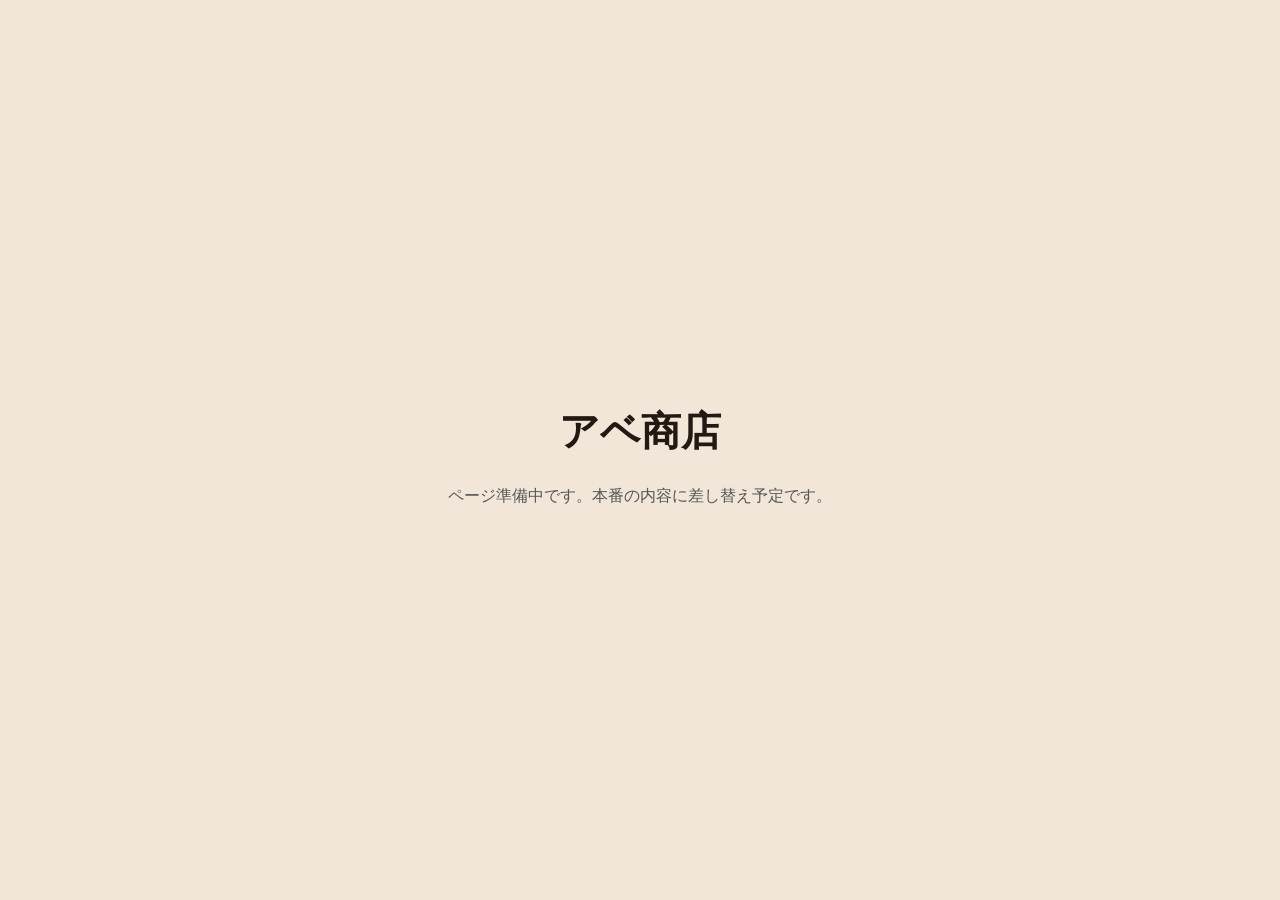
==== abeshoten/index.html @ e25abb6b "Add files via upload" ====
<!DOCTYPE html>
<html lang="ja">
<head>
<meta charset="UTF-8">
<meta name="viewport" content="width=device-width, initial-scale=1.0">
<title>アベ商店(仮)</title>
<link rel="stylesheet" href="styles.css">
</head>
<body>
<div>
  <h1>アベ商店</h1>
  <p>ページ準備中です。本番の内容に差し替え予定です。</p>
</div>
</body>
</html>
---- abeshoten/styles.css ----
body{
  font-family: sans-serif;
  background:#f1e6d8;
  color:#221913;
  display:flex;
  align-items:center;
  justify-content:center;
  height:100vh;
  margin:0;
  text-align:center;
}
h1{ font-size:2.5rem; }
p{ color:#555; }
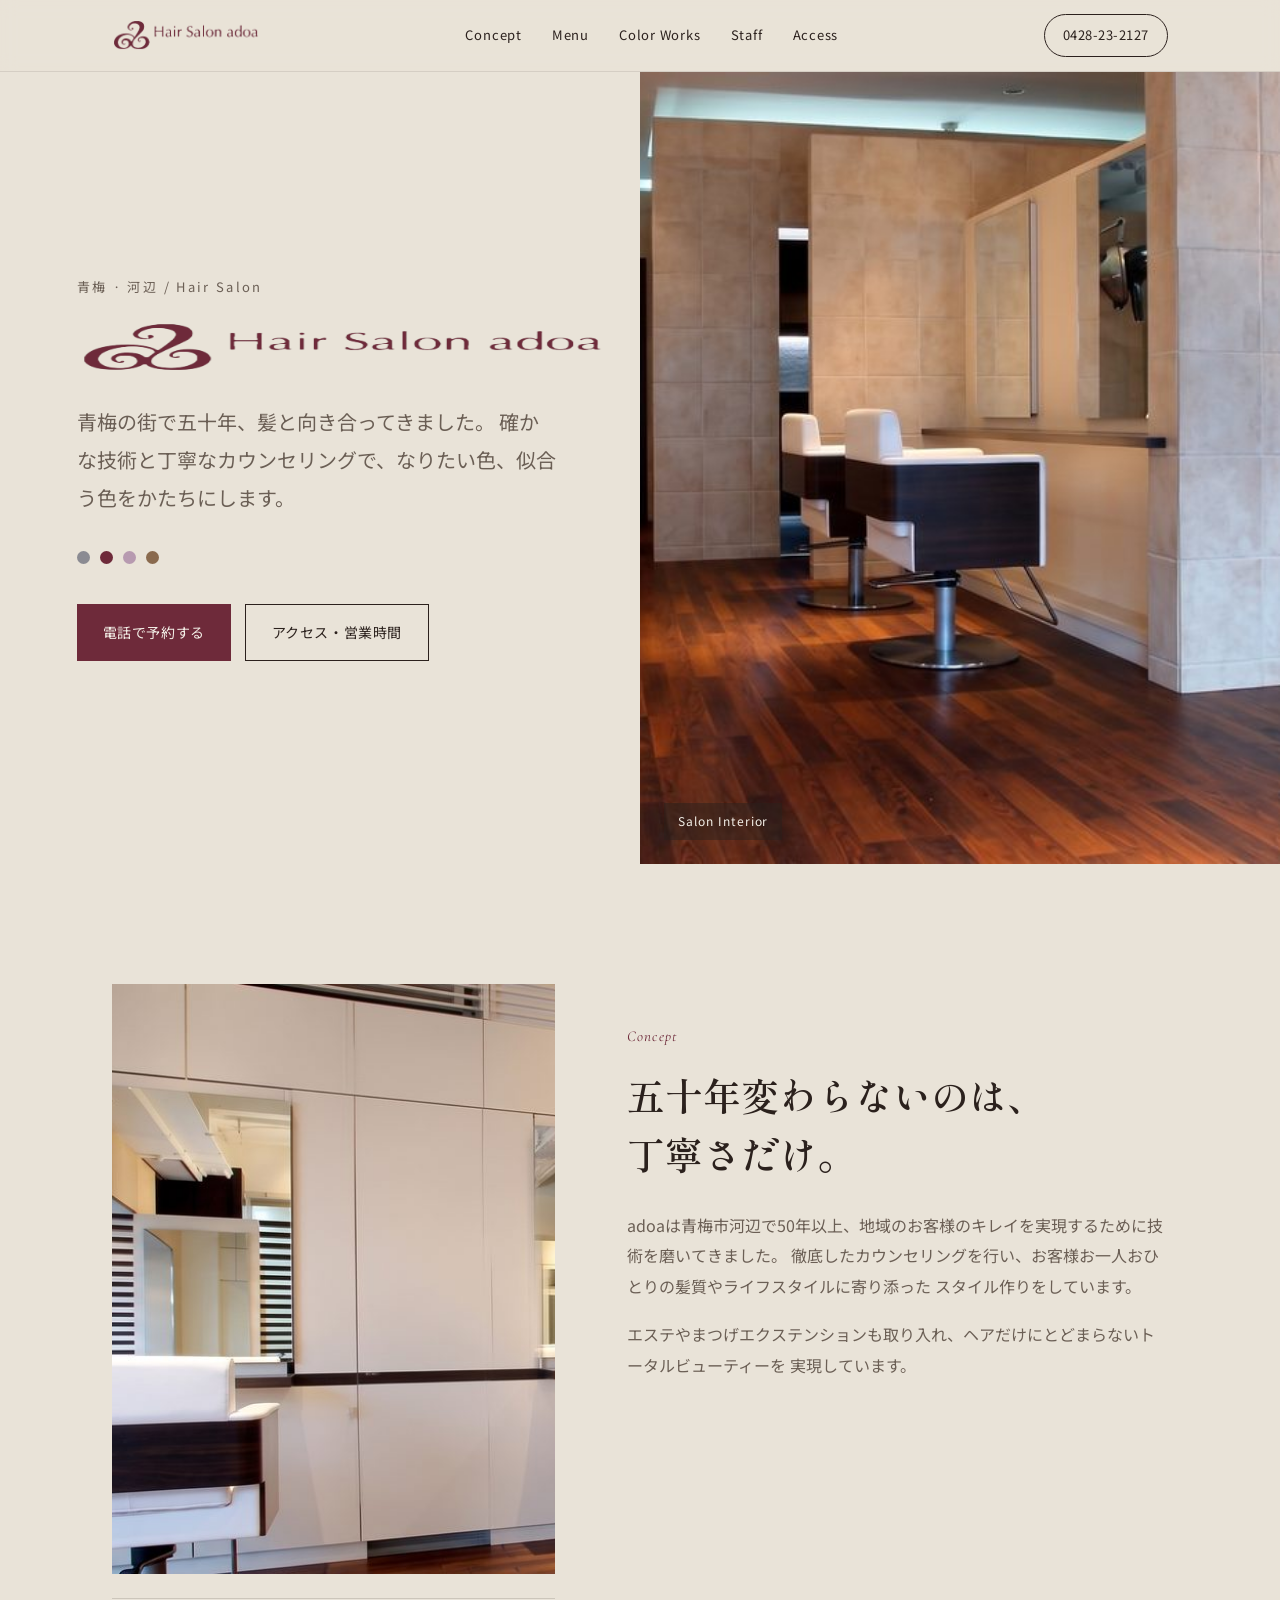
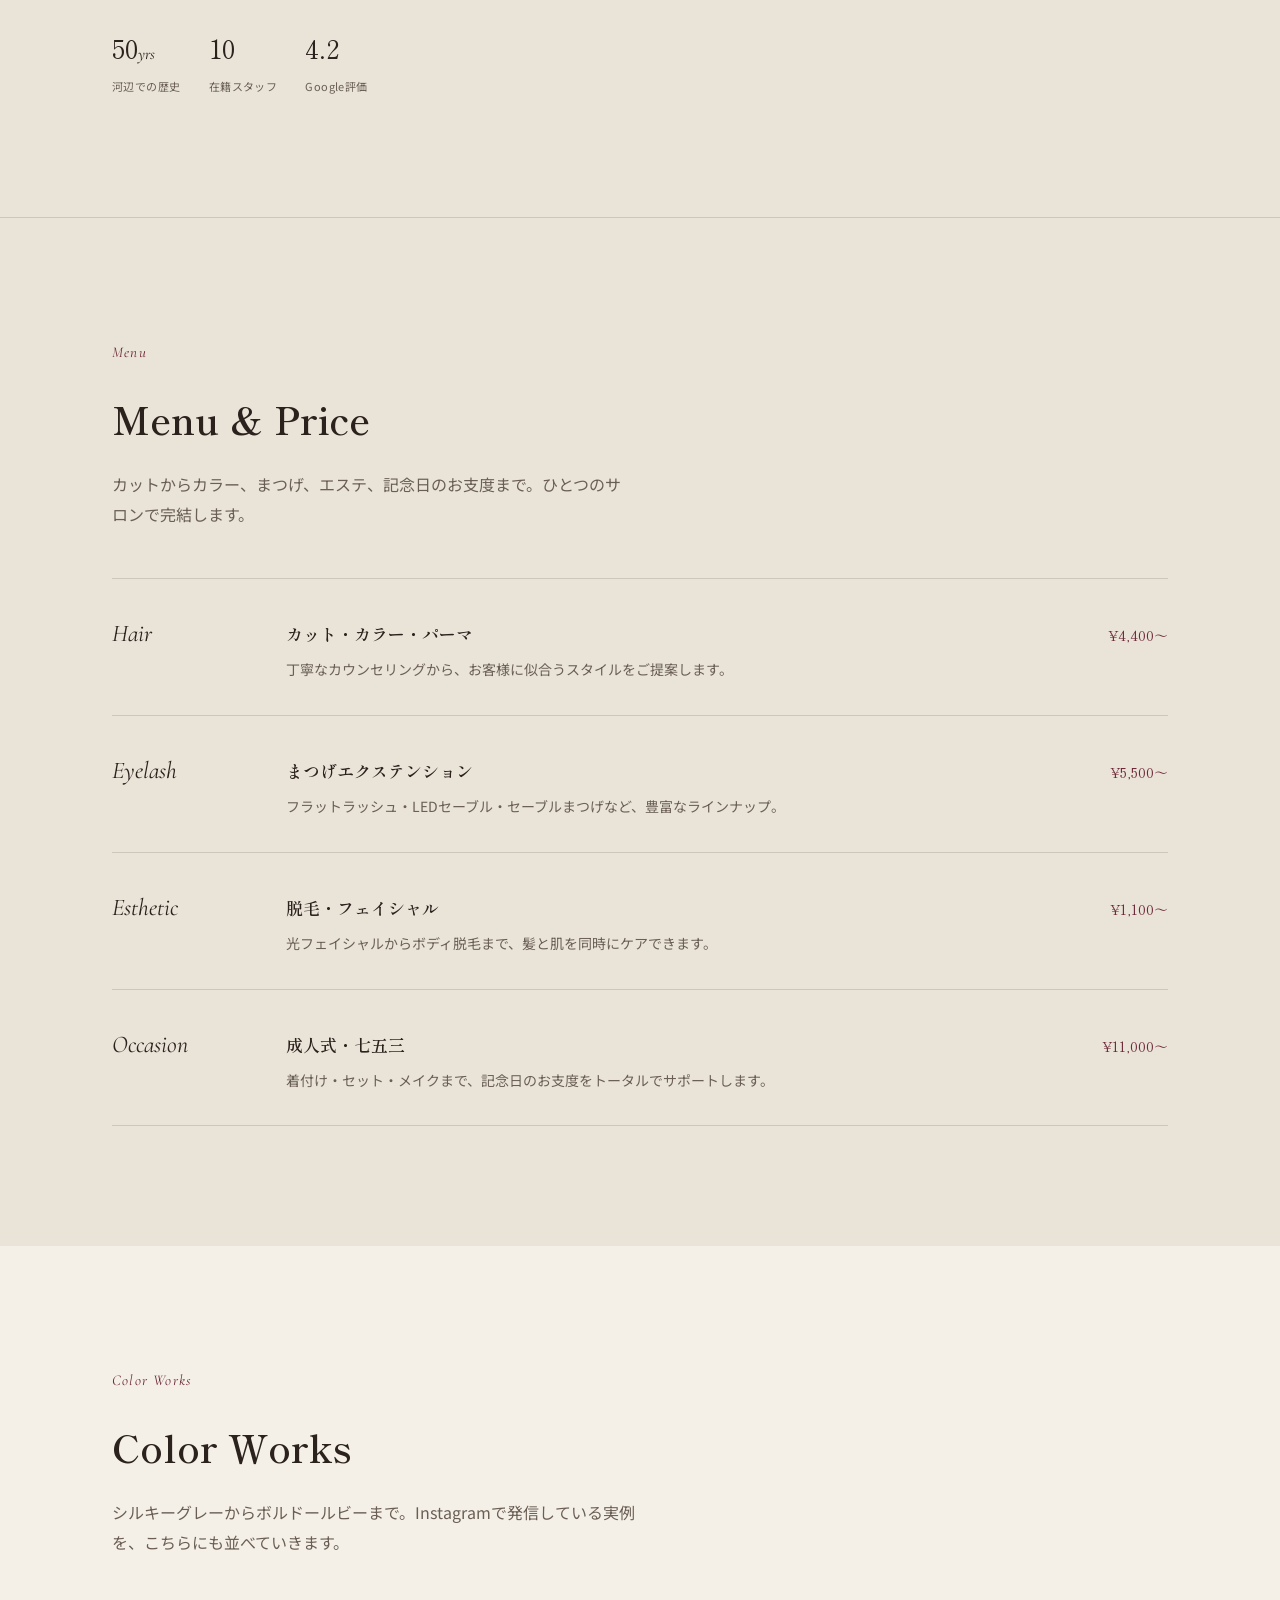
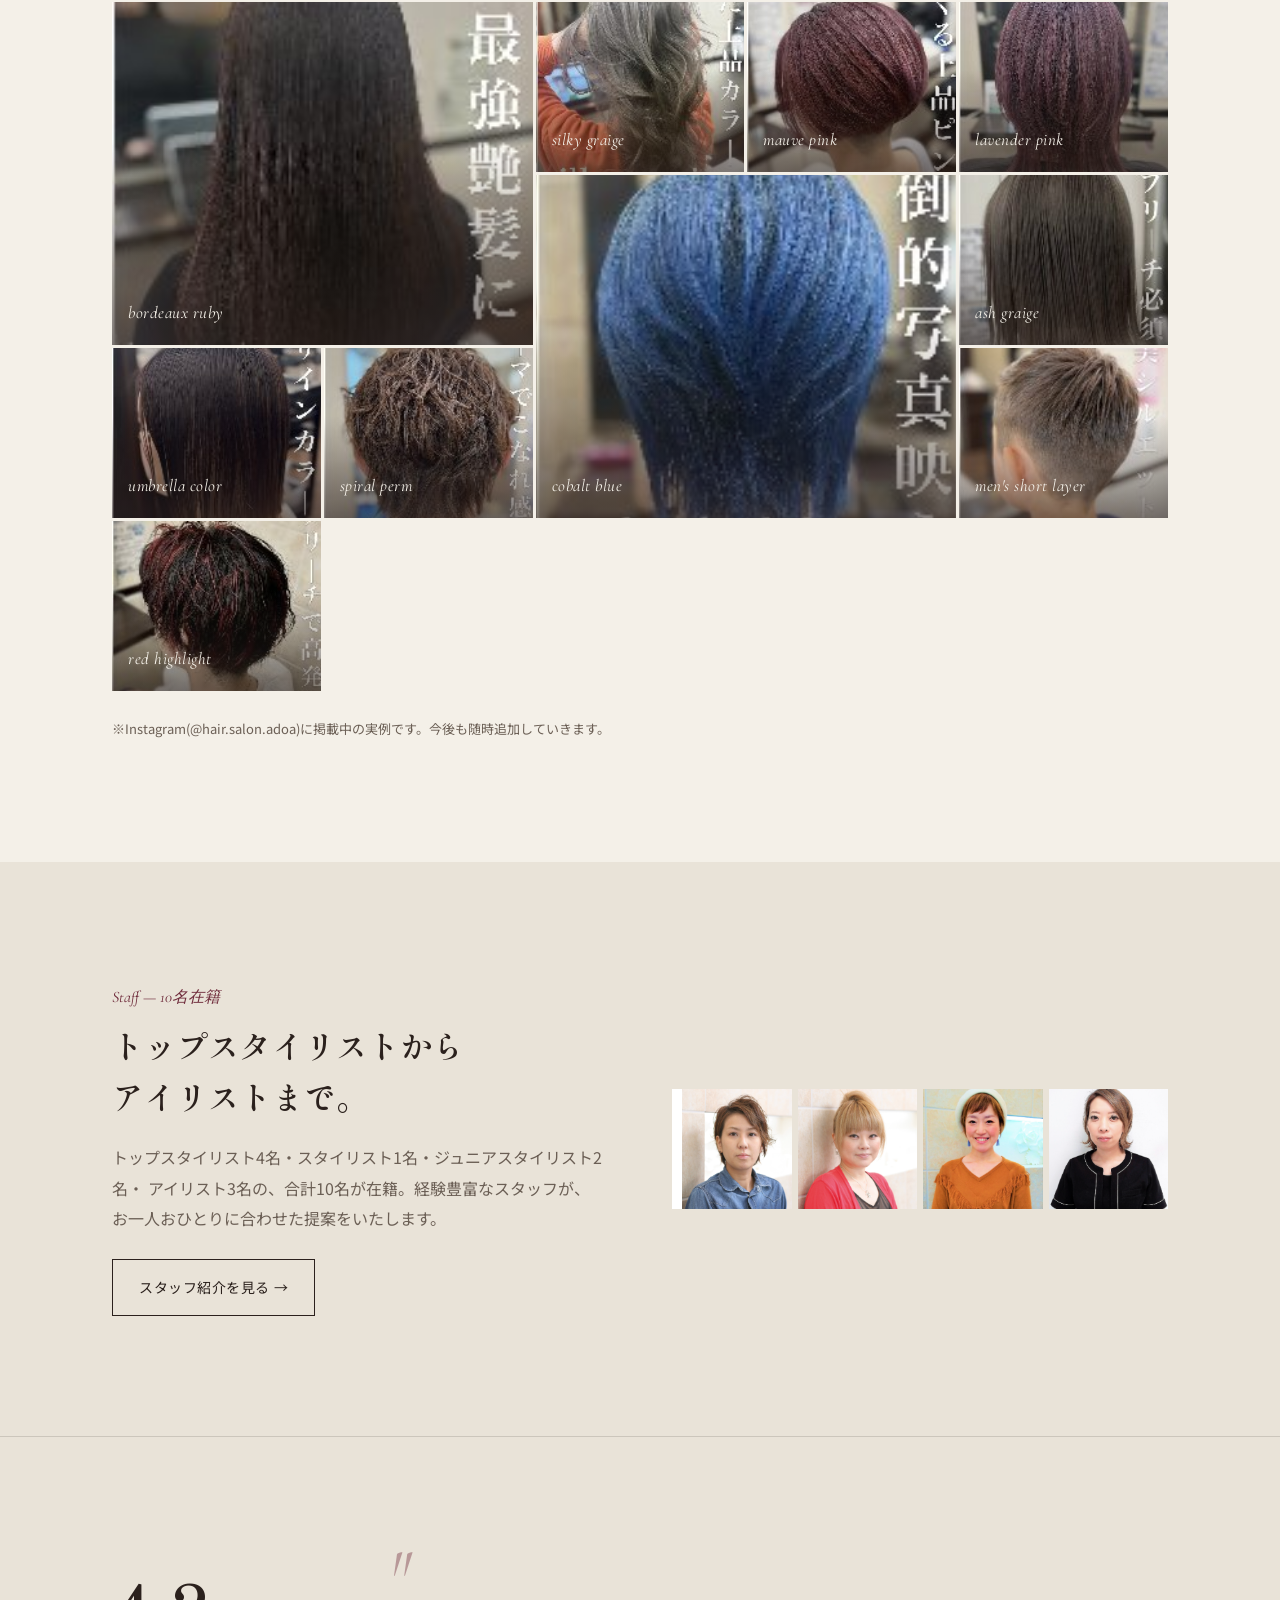
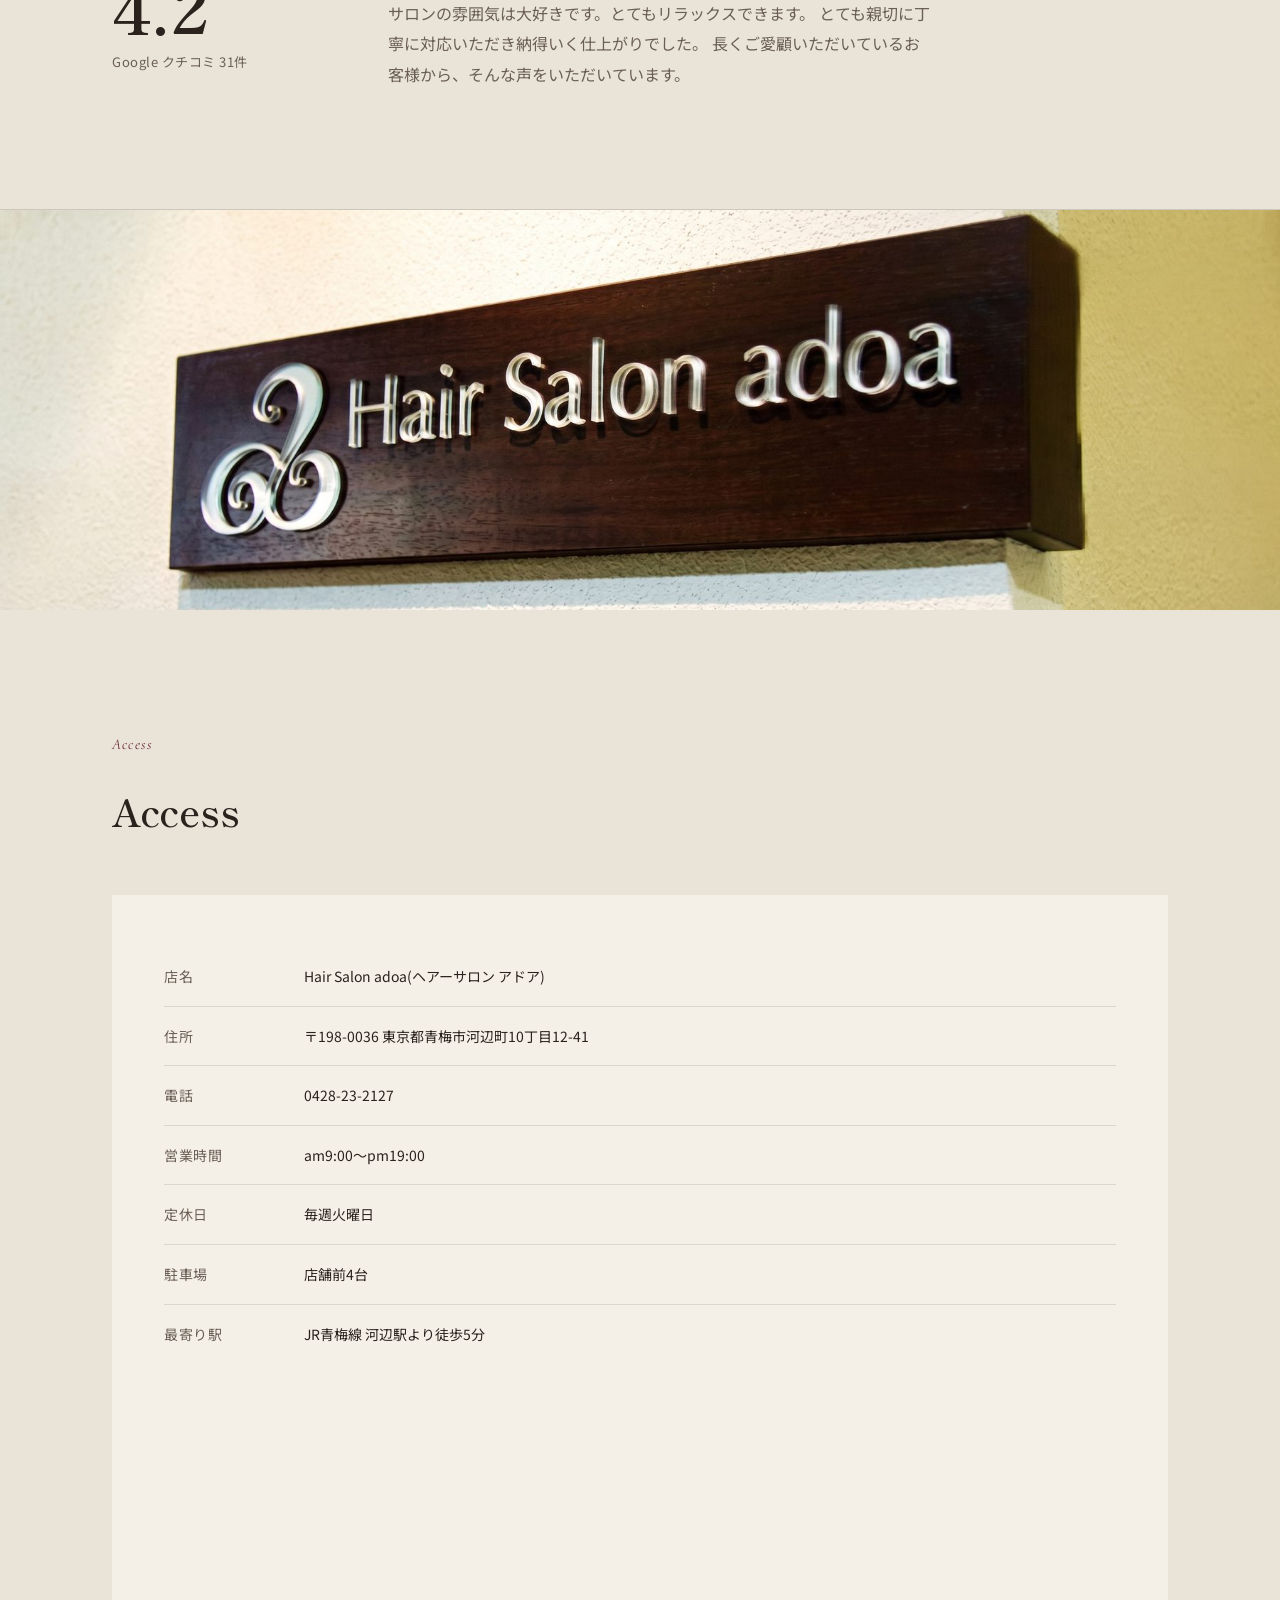
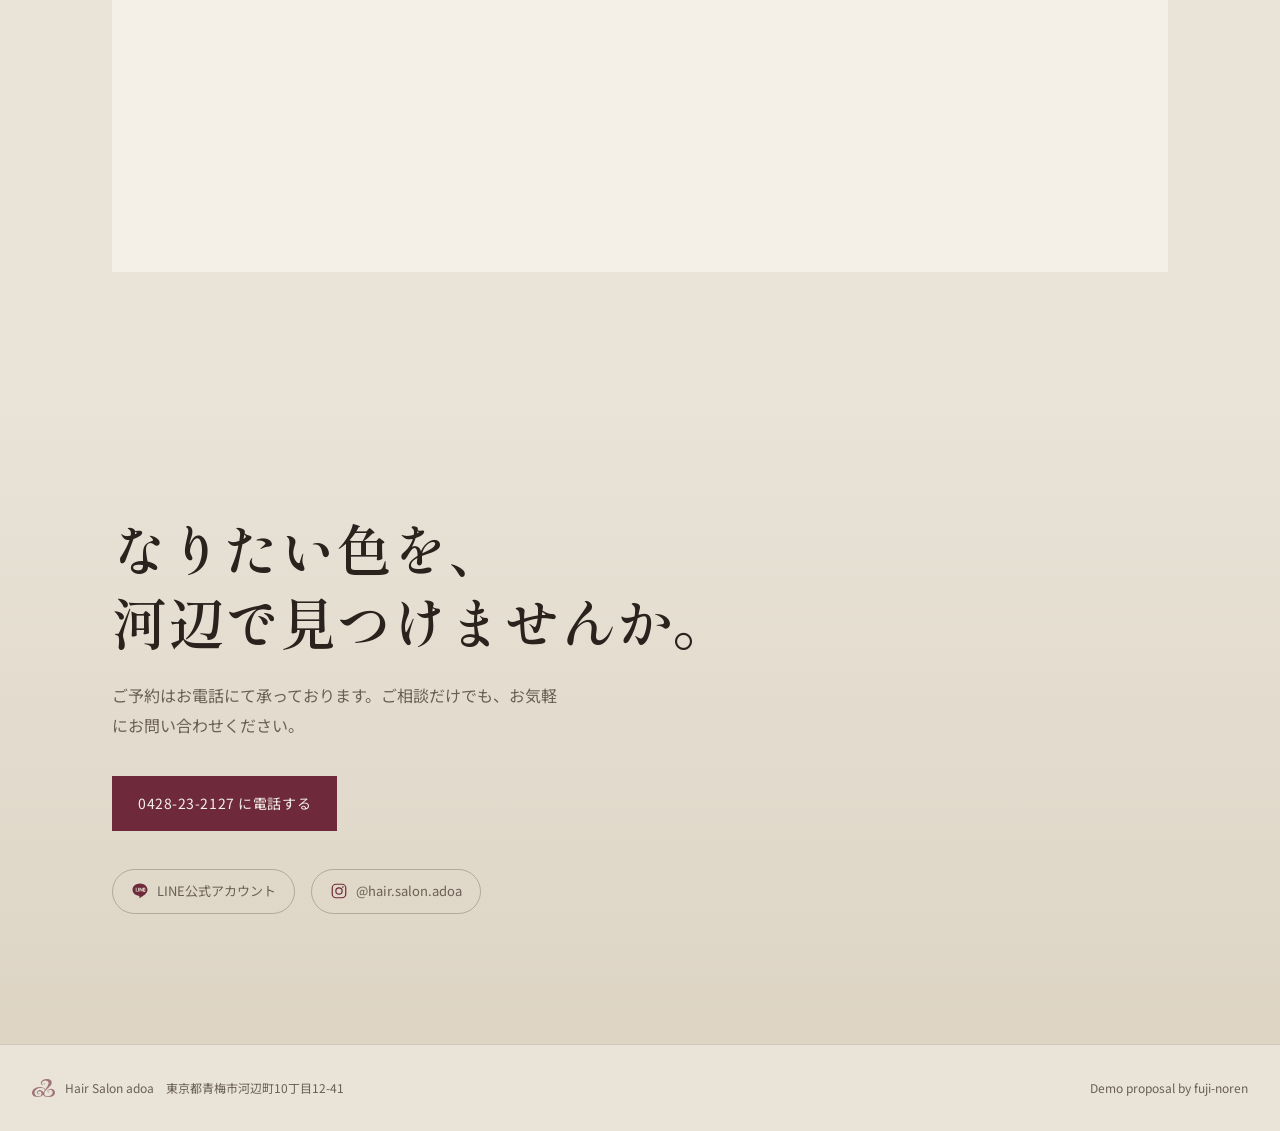
==== commit 51aec2b2: "Add files via upload" ====
--- a/abeshoten/index.html
+++ b/abeshoten/index.html
@@ -3,13 +3,555 @@
 <head>
 <meta charset="UTF-8">
 <meta name="viewport" content="width=device-width, initial-scale=1.0">
-<title>アベ商店(仮)</title>
-<link rel="stylesheet" href="styles.css">
+<title>Hair Salon adoa | 青梅・河辺</title>
+<meta name="description" content="青梅市河辺のヘアサロンadoa。50年以上の実績と丁寧なカウンセリングで、なりたい色・似合う色をかたちにします。">
+<link rel="icon" type="image/png" href="adoa-images/logo-icon.png">
+<link rel="preconnect" href="https://fonts.googleapis.com">
+<link rel="preconnect" href="https://fonts.gstatic.com" crossorigin>
+<link href="https://fonts.googleapis.com/css2?family=Shippori+Mincho:wght@500;600;800&family=Noto+Sans+JP:wght@300;400;500;600&family=Cormorant+Garamond:ital,wght@0,500;1,500&display=swap" rel="stylesheet">
+<style>
+  :root{
+    --stone:#E9E3D8;
+    --stone-deep:#DDD4C4;
+    --ink:#2B211D;
+    --ink-soft:#6B5F55;
+    --wine:#6E2A3A;
+    --wine-deep:#4A1C27;
+    --brass:#A8875A;
+    --paper:#F4F0E8;
+  }
+  *{box-sizing:border-box; margin:0; padding:0;}
+  html{scroll-behavior:smooth;}
+  body{
+    background:var(--stone);
+    color:var(--ink);
+    font-family:'Noto Sans JP', sans-serif;
+    font-weight:400;
+    line-height:1.9;
+    -webkit-font-smoothing:antialiased;
+  }
+  h1,h2,h3{ font-family:'Shippori Mincho', serif; color:var(--ink); }
+  a{ color:inherit; text-decoration:none; }
+  img{ max-width:100%; display:block; }
+  .wrap{ max-width:1120px; margin:0 auto; padding:0 32px; }
+  .en-serif{ font-family:'Cormorant Garamond', serif; font-style:italic; }
+
+  @keyframes rise{
+    from{ opacity:0; transform:translateY(14px); }
+    to{ opacity:1; transform:translateY(0); }
+  }
+  .rise{ animation:rise .9s cubic-bezier(.2,.8,.2,1) both; }
+  .rise-1{ animation-delay:.05s; }
+  .rise-2{ animation-delay:.18s; }
+  .rise-3{ animation-delay:.3s; }
+
+  /* ---- top bar ---- */
+  .topbar{
+    position:sticky; top:0; z-index:30;
+    background:rgba(233,227,216,.9);
+    backdrop-filter:blur(8px);
+    border-bottom:1px solid rgba(43,33,29,.1);
+  }
+  .topbar-inner{
+    max-width:1120px; margin:0 auto; padding:14px 32px;
+    display:flex; align-items:center; justify-content:space-between;
+    gap:24px;
+  }
+  .brand-mini-logo{ height:32px; width:auto; flex-shrink:0; }
+  .nav-links{
+    display:flex; gap:30px; list-style:none;
+    font-size:13px; letter-spacing:.06em;
+  }
+  .nav-links a{ position:relative; padding-bottom:3px; }
+  .nav-links a::after{
+    content:""; position:absolute; left:0; right:100%; bottom:0;
+    height:1px; background:var(--wine);
+    transition:right .35s cubic-bezier(.2,.8,.2,1);
+  }
+  .nav-links a:hover::after{ right:0; }
+  .topbar-right{ display:flex; align-items:center; gap:18px; flex-shrink:0; }
+  .tel-mini{
+    font-size:13px; letter-spacing:.04em;
+    border:1px solid var(--ink); border-radius:999px;
+    padding:8px 18px; white-space:nowrap;
+  }
+
+  /* ---- hero ---- */
+  .hero{
+    display:grid;
+    grid-template-columns:1fr 1fr;
+    min-height:88vh;
+  }
+  .hero-left{
+    display:flex; flex-direction:column; justify-content:center;
+    padding:60px 32px 60px clamp(32px, 6vw, 88px);
+  }
+  .hero-eyebrow{
+    color:var(--ink-soft); font-size:13px; letter-spacing:.18em; margin-bottom:22px;
+  }
+  .hero-logo{ height:52px; width:auto; margin-bottom:30px; }
+  .hero-tagline{
+    font-size:clamp(17px,2vw,20px);
+    color:var(--ink-soft);
+    max-width:24em;
+    margin-bottom:34px;
+  }
+  .swatches{ display:flex; gap:10px; margin-bottom:40px; }
+  .swatch{ width:13px; height:13px; border-radius:50%; }
+  .sw-a{ background:#8B8B92; }
+  .sw-b{ background:#6E2A3A; }
+  .sw-c{ background:#B79AB0; }
+  .sw-d{ background:#8A6A4E; }
+
+  .hero-right{ position:relative; overflow:hidden; min-height:420px; }
+  .hero-right img{ width:100%; height:100%; object-fit:cover; object-position:60% 40%; }
+  .hero-caption{
+    position:absolute; left:24px; bottom:24px;
+    color:var(--paper); font-size:12px; letter-spacing:.08em;
+    background:rgba(43,33,29,.5); padding:7px 14px;
+  }
+
+  .hero-cta{ display:flex; gap:14px; flex-wrap:wrap; }
+  .btn{
+    display:inline-flex; align-items:center; gap:8px;
+    padding:14px 26px;
+    font-size:14px; letter-spacing:.04em;
+  }
+  .btn-primary{ background:var(--wine); color:var(--paper); }
+  .btn-ghost{ border:1px solid var(--ink); }
+
+  /* ---- section shell ---- */
+  section{ padding:120px 0; }
+  .rule{ border:none; border-top:1px solid rgba(43,33,29,.15); }
+  .section-num{ font-family:'Cormorant Garamond', serif; font-style:italic; color:var(--wine); font-size:15px; letter-spacing:.08em; margin-bottom:16px; display:block; }
+
+  /* ---- concept (editorial spread) ---- */
+  .concept{
+    display:grid;
+    grid-template-columns:.9fr 1.1fr;
+    gap:0 72px;
+    align-items:start;
+  }
+  .concept-media{ position:relative; }
+  .concept-photo{
+    aspect-ratio:3/4;
+    overflow:hidden;
+  }
+  .concept-photo img{ width:100%; height:100%; object-fit:cover; object-position:20% 60%; }
+  .concept-stats{
+    display:flex; gap:28px;
+    margin-top:24px;
+    padding-top:24px;
+    border-top:1px solid rgba(43,33,29,.15);
+  }
+  .stat-num{ font-family:'Shippori Mincho', serif; font-size:26px; }
+  .stat-label{ font-size:11px; color:var(--ink-soft); letter-spacing:.04em; margin-top:4px; }
+  .concept-text{ padding-top:38px; }
+  .concept h2{ font-size:clamp(28px,4vw,38px); font-weight:600; margin-bottom:26px; line-height:1.55; }
+  .concept p{ color:var(--ink-soft); margin-bottom:18px; }
+  .concept p:last-child{ margin-bottom:0; }
+
+  /* ---- menu list (not cards) ---- */
+  .menu-head{ margin-bottom:48px; }
+  .menu-head h2{ font-size:clamp(28px,4vw,38px); font-weight:600; margin-bottom:14px; }
+  .menu-head p{ color:var(--ink-soft); max-width:32em; }
+
+  .menu-item{
+    display:grid;
+    grid-template-columns:150px 1fr auto;
+    gap:24px;
+    align-items:baseline;
+    padding:32px 0;
+    border-top:1px solid rgba(43,33,29,.15);
+    transition:padding-left .3s cubic-bezier(.2,.8,.2,1);
+  }
+  .menu-item:hover{ padding-left:10px; }
+  .menu-item:last-child{ border-bottom:1px solid rgba(43,33,29,.15); }
+  .menu-item .en{ font-family:'Cormorant Garamond', serif; font-style:italic; font-size:24px; }
+  .menu-item .desc h3{ font-size:17px; font-weight:600; margin-bottom:6px; }
+  .menu-item .desc p{ color:var(--ink-soft); font-size:14px; }
+  .menu-item .price{ color:var(--wine); font-size:14px; white-space:nowrap; font-family:'Shippori Mincho', serif; }
+
+  /* ---- color gallery (masonry-feel) ---- */
+  .gallery-head{ margin-bottom:44px; }
+  .gallery-head h2{ font-size:clamp(28px,4vw,38px); font-weight:600; margin-bottom:14px; }
+  .gallery-head p{ color:var(--ink-soft); max-width:34em; }
+  .gallery-grid{
+    display:grid;
+    grid-template-columns:repeat(5, 1fr);
+    grid-auto-rows:170px;
+    grid-auto-flow:dense;
+    gap:3px;
+  }
+  .swatch-tile{
+    position:relative;
+    display:flex; align-items:flex-end;
+    padding:16px;
+    overflow:hidden;
+    background-size:cover;
+    background-position:center;
+  }
+  .swatch-tile::after{
+    content:""; position:absolute; inset:0;
+    background:linear-gradient(0deg, rgba(43,33,29,.6), transparent 60%);
+  }
+  .swatch-tile span{
+    position:relative; z-index:1;
+    color:var(--paper); letter-spacing:.03em;
+    font-family:'Cormorant Garamond', serif; font-style:italic; font-size:17px;
+  }
+  .g-feature{ grid-column:span 2; grid-row:span 2; }
+  .gallery-note{ margin-top:26px; font-size:13px; color:var(--ink-soft); }
+
+  /* ---- staff teaser ---- */
+  .staff{
+    display:grid;
+    grid-template-columns:1fr 1fr;
+    gap:64px;
+    align-items:center;
+  }
+  .staff h2{ font-size:clamp(26px,3.6vw,32px); font-weight:600; margin-bottom:20px; line-height:1.6; }
+  .staff p{ color:var(--ink-soft); margin-bottom:26px; }
+  .staff-num{ font-family:'Cormorant Garamond', serif; font-style:italic; font-size:16px; color:var(--wine); margin-bottom:8px; display:block; }
+  .staff-strip{ display:grid; grid-template-columns:repeat(4,1fr); gap:6px; }
+  .staff-strip img{ aspect-ratio:1; object-fit:cover; filter:grayscale(.15); }
+
+  .reviews{
+    display:grid;
+    grid-template-columns:220px 1fr;
+    gap:56px;
+    align-items:center;
+  }
+  .score-num{ font-family:'Shippori Mincho', serif; font-size:68px; font-weight:600; line-height:1; }
+  .score-label{ color:var(--ink-soft); font-size:13px; margin-top:10px; letter-spacing:.04em; }
+  .review-text{ position:relative; }
+  .review-mark{ font-family:'Cormorant Garamond', serif; font-style:italic; font-size:70px; color:var(--wine); line-height:.5; opacity:.4; display:block; margin-bottom:6px; }
+  .review-text p{ color:var(--ink-soft); max-width:34em; }
+
+  /* ---- access ---- */
+  #access{ scroll-margin-top:72px; }
+  .info-card{
+    background:var(--paper);
+    padding:52px;
+  }
+  .info-row{
+    display:grid; grid-template-columns:120px 1fr;
+    gap:20px;
+    padding:16px 0;
+    border-top:1px solid rgba(43,33,29,.12);
+    font-size:14px;
+  }
+  .info-row:first-child{ border-top:none; }
+  .info-label{ color:var(--ink-soft); letter-spacing:.04em; }
+  .map-embed{
+    width:100%; aspect-ratio:16/7;
+    margin-top:32px;
+    border:none;
+    filter:sepia(.1) saturate(.85);
+  }
+
+  /* ---- footer cta ---- */
+  .footer-cta{
+    text-align:left;
+    padding:120px 0 130px;
+    background:linear-gradient(180deg, var(--stone), var(--stone-deep));
+  }
+  .footer-cta h2{ font-size:clamp(34px,6vw,56px); font-weight:600; margin-bottom:22px; line-height:1.3; }
+  .footer-cta p{ color:var(--ink-soft); margin-bottom:36px; max-width:28em; }
+  .sns-row{ display:flex; gap:16px; margin-top:38px; flex-wrap:wrap; }
+  .sns-badge{
+    display:inline-flex; align-items:center; gap:8px;
+    font-size:13px; color:var(--ink-soft);
+    border:1px solid rgba(43,33,29,.25);
+    border-radius:999px;
+    padding:9px 18px;
+    transition:border-color .25s, color .25s;
+  }
+  .sns-badge:hover{ border-color:var(--wine); color:var(--wine); }
+  .sns-badge svg{ color:var(--wine); flex-shrink:0; }
+
+  footer{
+    padding:32px;
+    font-size:12px;
+    color:var(--ink-soft);
+    border-top:1px solid rgba(43,33,29,.15);
+    display:flex; justify-content:space-between; flex-wrap:wrap; gap:8px;
+  }
+
+  @media (max-width:900px){
+    .nav-links{ display:none; }
+    .hero{ grid-template-columns:1fr; min-height:auto; }
+    .hero-right{ order:-1; aspect-ratio:16/10; min-height:0; }
+    .concept{ grid-template-columns:1fr; gap:32px; }
+    .concept-text{ padding-top:0; }
+    .staff{ grid-template-columns:1fr; gap:28px; }
+    .reviews{ grid-template-columns:1fr; gap:20px; }
+    .gallery-grid{ grid-template-columns:repeat(2,1fr); grid-auto-rows:140px; }
+    .g-a,.g-b,.g-c,.g-d,.g-e,.g-f,.g-g{ grid-column:span 1; grid-row:span 1; }
+    .menu-item{ grid-template-columns:1fr; gap:8px; }
+    .staff-strip{ grid-template-columns:repeat(4,1fr); }
+  }
+</style>
 </head>
 <body>
-<div>
-  <h1>アベ商店</h1>
-  <p>ページ準備中です。本番の内容に差し替え予定です。</p>
-</div>
+
+  <div class="topbar">
+    <div class="topbar-inner">
+      <img class="brand-mini-logo" src="adoa-images/logo.png" alt="Hair Salon adoa">
+      <ul class="nav-links">
+        <li><a href="#concept">Concept</a></li>
+        <li><a href="#menu">Menu</a></li>
+        <li><a href="#works">Color Works</a></li>
+        <li><a href="staff.html">Staff</a></li>
+        <li><a href="#access">Access</a></li>
+      </ul>
+      <div class="topbar-right">
+        <a class="tel-mini" href="tel:0428232127">0428-23-2127</a>
+      </div>
+    </div>
+  </div>
+
+  <header class="hero">
+    <div class="hero-left">
+      <div class="hero-eyebrow rise rise-1">青梅 · 河辺 / Hair Salon</div>
+      <img class="hero-logo rise rise-1" src="adoa-images/logo.png" alt="Hair Salon adoa">
+      <p class="hero-tagline rise rise-2">
+        青梅の街で五十年、髪と向き合ってきました。
+        確かな技術と丁寧なカウンセリングで、なりたい色、似合う色をかたちにします。
+      </p>
+      <div class="swatches rise rise-2">
+        <span class="swatch sw-a"></span>
+        <span class="swatch sw-b"></span>
+        <span class="swatch sw-c"></span>
+        <span class="swatch sw-d"></span>
+      </div>
+      <div class="hero-cta rise rise-3">
+        <a class="btn btn-primary" href="tel:0428232127">電話で予約する</a>
+        <a class="btn btn-ghost" href="#access">アクセス・営業時間</a>
+      </div>
+    </div>
+    <div class="hero-right">
+      <img src="adoa-images/interior_mirrors_wood.jpg" alt="Hair Salon adoa 店内">
+      <div class="hero-caption">Salon Interior</div>
+    </div>
+  </header>
+
+  <section id="concept">
+    <div class="wrap concept">
+      <div class="concept-media">
+        <div class="concept-photo">
+          <img src="adoa-images/interior_mirrors_white.jpg" alt="Hair Salon adoa 店内">
+        </div>
+        <div class="concept-stats">
+          <div>
+            <div class="stat-num">50<span class="en-serif" style="font-size:16px;">yrs</span></div>
+            <div class="stat-label">河辺での歴史</div>
+          </div>
+          <div>
+            <div class="stat-num">10</div>
+            <div class="stat-label">在籍スタッフ</div>
+          </div>
+          <div>
+            <div class="stat-num">4.2</div>
+            <div class="stat-label">Google評価</div>
+          </div>
+        </div>
+      </div>
+      <div class="concept-text">
+        <span class="section-num">Concept</span>
+        <h2>五十年変わらないのは、<br>丁寧さだけ。</h2>
+        <p>
+          adoaは青梅市河辺で50年以上、地域のお客様のキレイを実現するために技術を磨いてきました。
+          徹底したカウンセリングを行い、お客様お一人おひとりの髪質やライフスタイルに寄り添った
+          スタイル作りをしています。
+        </p>
+        <p>
+          エステやまつげエクステンションも取り入れ、ヘアだけにとどまらないトータルビューティーを
+          実現しています。
+        </p>
+      </div>
+    </div>
+  </section>
+
+  <hr class="rule">
+
+  <section id="menu">
+    <div class="wrap">
+      <div class="menu-head">
+        <span class="section-num">Menu</span>
+        <h2>Menu &amp; Price</h2>
+        <p>カットからカラー、まつげ、エステ、記念日のお支度まで。ひとつのサロンで完結します。</p>
+      </div>
+
+      <div class="menu-item">
+        <div class="en">Hair</div>
+        <div class="desc">
+          <h3>カット・カラー・パーマ</h3>
+          <p>丁寧なカウンセリングから、お客様に似合うスタイルをご提案します。</p>
+        </div>
+        <div class="price">¥4,400〜</div>
+      </div>
+      <div class="menu-item">
+        <div class="en">Eyelash</div>
+        <div class="desc">
+          <h3>まつげエクステンション</h3>
+          <p>フラットラッシュ・LEDセーブル・セーブルまつげなど、豊富なラインナップ。</p>
+        </div>
+        <div class="price">¥5,500〜</div>
+      </div>
+      <div class="menu-item">
+        <div class="en">Esthetic</div>
+        <div class="desc">
+          <h3>脱毛・フェイシャル</h3>
+          <p>光フェイシャルからボディ脱毛まで、髪と肌を同時にケアできます。</p>
+        </div>
+        <div class="price">¥1,100〜</div>
+      </div>
+      <div class="menu-item">
+        <div class="en">Occasion</div>
+        <div class="desc">
+          <h3>成人式・七五三</h3>
+          <p>着付け・セット・メイクまで、記念日のお支度をトータルでサポートします。</p>
+        </div>
+        <div class="price">¥11,000〜</div>
+      </div>
+    </div>
+  </section>
+
+  <section id="works" style="background:var(--paper);">
+    <div class="wrap">
+      <div class="gallery-head">
+        <span class="section-num">Color Works</span>
+        <h2>Color Works</h2>
+        <p>シルキーグレーからボルドールビーまで。Instagramで発信している実例を、こちらにも並べていきます。</p>
+      </div>
+      <div class="gallery-grid">
+        <div class="swatch-tile g-feature" style="background-image:url('adoa-images/bordeaux_ruby.jpg');"><span>bordeaux ruby</span></div>
+        <div class="swatch-tile" style="background-image:url('adoa-images/silky_graige.jpg');"><span>silky graige</span></div>
+        <div class="swatch-tile" style="background-image:url('adoa-images/mauve_pink.jpg');"><span>mauve pink</span></div>
+        <div class="swatch-tile" style="background-image:url('adoa-images/lavender_pink.jpg');"><span>lavender pink</span></div>
+        <div class="swatch-tile g-feature" style="background-image:url('adoa-images/cobalt_blue.jpg');"><span>cobalt blue</span></div>
+        <div class="swatch-tile" style="background-image:url('adoa-images/ash_graige.jpg');"><span>ash graige</span></div>
+        <div class="swatch-tile" style="background-image:url('adoa-images/umbrella_color.jpg');"><span>umbrella color</span></div>
+        <div class="swatch-tile" style="background-image:url('adoa-images/spiral_perm.jpg');"><span>spiral perm</span></div>
+        <div class="swatch-tile" style="background-image:url('adoa-images/mens_short_layer.jpg');"><span>men's short layer</span></div>
+        <div class="swatch-tile" style="background-image:url('adoa-images/red_highlight.jpg');"><span>red highlight</span></div>
+      </div>
+      <p class="gallery-note">※Instagram(@hair.salon.adoa)に掲載中の実例です。今後も随時追加していきます。</p>
+    </div>
+  </section>
+
+  <section>
+    <div class="wrap staff">
+      <div>
+        <span class="staff-num">Staff — 10名在籍</span>
+        <h2>トップスタイリストから<br>アイリストまで。</h2>
+        <p>
+          トップスタイリスト4名・スタイリスト1名・ジュニアスタイリスト2名・
+          アイリスト3名の、合計10名が在籍。経験豊富なスタッフが、
+          お一人おひとりに合わせた提案をいたします。
+        </p>
+        <a class="btn btn-ghost" href="staff.html">スタッフ紹介を見る →</a>
+      </div>
+      <div class="staff-strip">
+        <img src="adoa-images/sawai.png" alt="sawai">
+        <img src="adoa-images/iwata.png" alt="iwata">
+        <img src="adoa-images/ikeda.png" alt="ikeda">
+        <img src="adoa-images/endo.png" alt="endo">
+      </div>
+    </div>
+  </section>
+
+  <hr class="rule">
+
+  <section>
+    <div class="wrap reviews">
+      <div class="review-score">
+        <div class="score-num">4.2</div>
+        <div class="score-label">Google クチコミ 31件</div>
+      </div>
+      <div class="review-text">
+        <span class="review-mark">"</span>
+        <p>
+          サロンの雰囲気は大好きです。とてもリラックスできます。
+          とても親切に丁寧に対応いただき納得いく仕上がりでした。
+          長くご愛顧いただいているお客様から、そんな声をいただいています。
+        </p>
+      </div>
+    </div>
+  </section>
+
+  <hr class="rule">
+
+  <div style="width:100%; aspect-ratio:16/5; overflow:hidden; position:relative;">
+    <img src="adoa-images/sign_closeup.jpg" alt="Hair Salon adoa 看板" style="width:100%; height:100%; object-fit:cover; object-position:center 35%;">
+  </div>
+
+  <section id="access">
+    <div class="wrap">
+      <div class="menu-head">
+        <span class="section-num">Access</span>
+        <h2>Access</h2>
+      </div>
+      <div class="info-card">
+        <div class="info-row">
+          <div class="info-label">店名</div>
+          <div>Hair Salon adoa(ヘアーサロン アドア)</div>
+        </div>
+        <div class="info-row">
+          <div class="info-label">住所</div>
+          <div>〒198-0036 東京都青梅市河辺町10丁目12-41</div>
+        </div>
+        <div class="info-row">
+          <div class="info-label">電話</div>
+          <div><a href="tel:0428232127">0428-23-2127</a></div>
+        </div>
+        <div class="info-row">
+          <div class="info-label">営業時間</div>
+          <div>am9:00〜pm19:00</div>
+        </div>
+        <div class="info-row">
+          <div class="info-label">定休日</div>
+          <div>毎週火曜日</div>
+        </div>
+        <div class="info-row">
+          <div class="info-label">駐車場</div>
+          <div>店舗前4台</div>
+        </div>
+        <div class="info-row">
+          <div class="info-label">最寄り駅</div>
+          <div>JR青梅線 河辺駅より徒歩5分</div>
+        </div>
+        <iframe class="map-embed" src="https://www.google.com/maps?q=%E6%9D%B1%E4%BA%AC%E9%83%BD%E9%9D%92%E6%A2%85%E5%B8%82%E6%B2%B3%E8%BE%BA%E7%94%BA10%E4%B8%81%E7%9B%AE12-41&z=17&output=embed" loading="lazy" referrerpolicy="no-referrer-when-downgrade"></iframe>
+      </div>
+    </div>
+  </section>
+
+  <section class="footer-cta">
+    <div class="wrap">
+      <h2>なりたい色を、<br>河辺で見つけませんか。</h2>
+      <p>ご予約はお電話にて承っております。ご相談だけでも、お気軽にお問い合わせください。</p>
+      <a class="btn btn-primary" href="tel:0428232127">0428-23-2127 に電話する</a>
+      <div class="sns-row">
+        <a class="sns-badge" href="#" aria-label="LINE公式アカウント">
+          <svg viewBox="0 0 24 24" width="18" height="18" fill="currentColor"><path d="M12 2C6.48 2 2 5.69 2 10.2c0 4.02 3.54 7.39 8.32 8.06.32.07.76.22.87.5.1.26.07.66.03.92l-.14.85c-.04.26-.2 1 .88.55s5.8-3.42 7.92-5.85C21.3 13.64 22 12 22 10.2 22 5.69 17.52 2 12 2zm-3.9 10.78H6.6a.3.3 0 0 1-.3-.3V7.9c0-.17.13-.3.3-.3h.5c.17 0 .3.13.3.3v4h1.7c.17 0 .3.13.3.3v.28a.3.3 0 0 1-.3.3zm2.1 0h-.5a.3.3 0 0 1-.3-.3V7.9c0-.17.13-.3.3-.3h.5c.17 0 .3.13.3.3v4.58a.3.3 0 0 1-.3.3zm5.02 0h-.53a.3.3 0 0 1-.24-.12l-2.1-2.84v2.66a.3.3 0 0 1-.3.3h-.5a.3.3 0 0 1-.3-.3V7.9c0-.17.13-.3.3-.3h.53c.09 0 .18.04.24.12l2.1 2.84V7.9c0-.17.13-.3.3-.3h.5c.17 0 .3.13.3.3v4.58a.3.3 0 0 1-.3.3zm3.68-3.7h-1.7v.78h1.7c.17 0 .3.13.3.3v.5a.3.3 0 0 1-.3.3h-1.7v.78h1.7c.17 0 .3.13.3.3v.5a.3.3 0 0 1-.3.3h-2.5a.3.3 0 0 1-.3-.3V7.9c0-.17.13-.3.3-.3h2.5c.17 0 .3.13.3.3v.5a.3.3 0 0 1-.3.3z"/></svg>
+          <span>LINE公式アカウント</span>
+        </a>
+        <a class="sns-badge" href="#" aria-label="Instagram">
+          <svg viewBox="0 0 24 24" width="18" height="18" fill="none" stroke="currentColor" stroke-width="1.6"><rect x="3" y="3" width="18" height="18" rx="5"/><circle cx="12" cy="12" r="4.2"/><circle cx="17.2" cy="6.8" r="1.1" fill="currentColor" stroke="none"/></svg>
+          <span>@hair.salon.adoa</span>
+        </a>
+      </div>
+    </div>
+  </section>
+
+  <footer>
+    <span style="display:flex; align-items:center; gap:10px;">
+      <img src="adoa-images/logo-icon.png" alt="" style="height:18px; width:auto; opacity:.6;">
+      Hair Salon adoa　東京都青梅市河辺町10丁目12-41
+    </span>
+    <span>Demo proposal by fuji-noren</span>
+  </footer>
+
 </body>
 </html>
